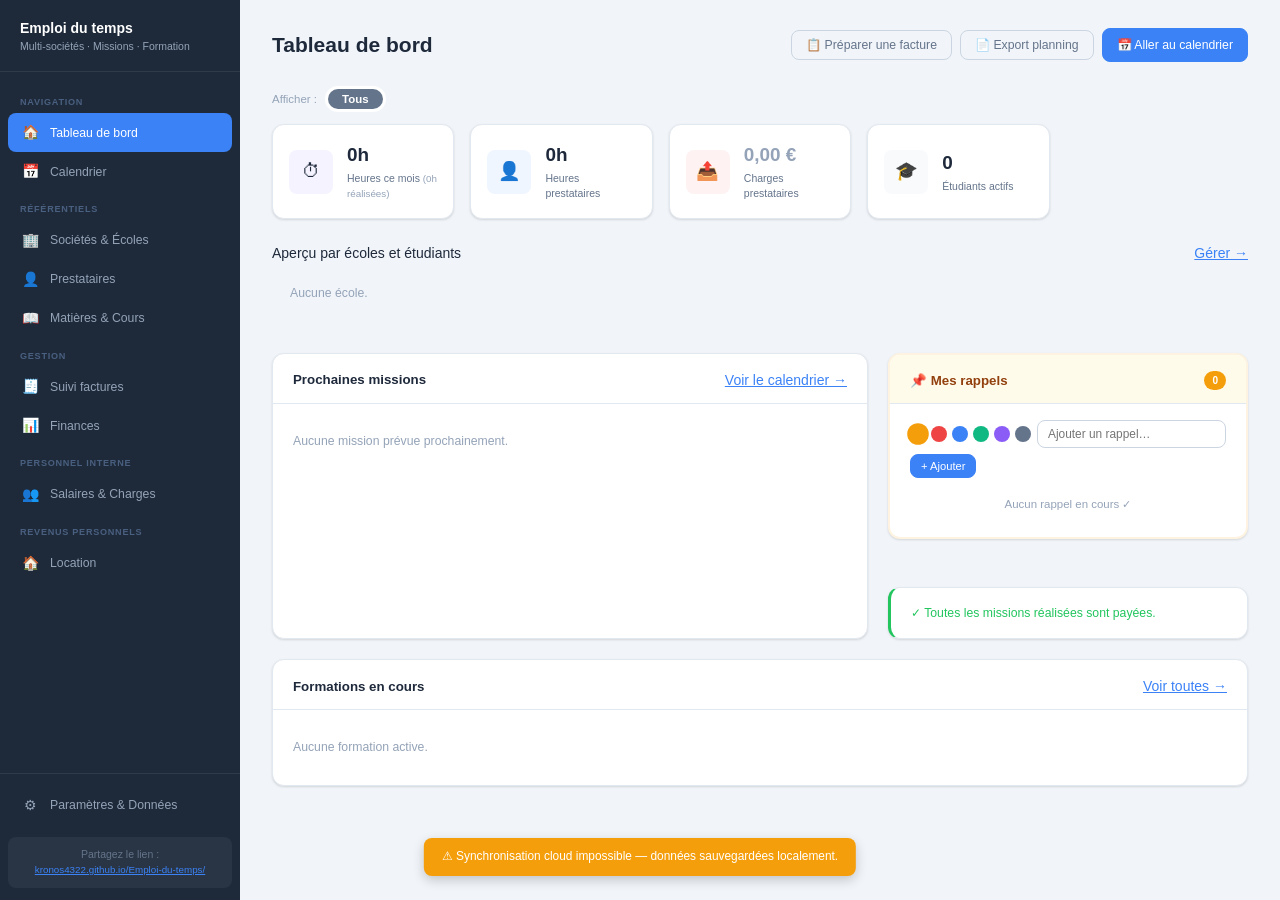
==== index.html @ 6ebfc3ce "feat(facturation): total des heures effectuées sur la facture Ajoute une ligne "Total heures effectu" ====
<!DOCTYPE html>
<html lang="fr">
<head>
  <meta charset="UTF-8">
  <meta name="viewport" content="width=device-width, initial-scale=1.0">
  <title>Tableau de bord — Emploi du temps</title>
  <link rel="stylesheet" href="css/style.css?v=202607021415">
  <link rel="manifest" href="manifest.json">
  <meta name="theme-color" content="#3b82f6">
  <meta name="mobile-web-app-capable" content="yes">
  <meta name="apple-mobile-web-app-capable" content="yes">
  <meta name="apple-mobile-web-app-status-bar-style" content="black-translucent">
  <meta name="apple-mobile-web-app-title" content="Planning">
  <link rel="apple-touch-icon" href="icons/icon.svg">
  <script>if('serviceWorker' in navigator) navigator.serviceWorker.register('sw.js');</script>
</head>
<body>
  <aside id="sidebar"></aside>
  <div id="app-main">
    <main id="main-content">

      <div class="page-header">
        <h1 class="page-title">Tableau de bord</h1>
        <div class="page-actions">
          <button class="btn btn-ghost" onclick="window._showInvoiceExport()">📋 Préparer une facture</button>
          <button class="btn btn-ghost" onclick="window._showPlanningExport()">📄 Export planning</button>
          <a class="btn btn-primary" href="calendrier.html">📅 Aller au calendrier</a>
        </div>
      </div>

      <!-- Switch pôle + KPIs -->
      <div style="margin-bottom:20px">
        <div style="display:flex;align-items:center;gap:8px;margin-bottom:12px">
          <span style="font-size:0.82rem;color:var(--text-muted)">Afficher :</span>
          <div id="pole-switch" style="display:flex;gap:4px;background:var(--surface);border-radius:20px;padding:3px"></div>
        </div>
        <div class="kpi-grid" id="kpi-grid"></div>
      </div>

      <!-- Aperçu par écoles et étudiants (collapsible) -->
      <details class="fin-section" style="margin-bottom:20px" open>
        <summary style="display:flex;justify-content:space-between;align-items:center">
          <span>Aperçu par écoles et étudiants</span>
          <a class="btn-link" href="ecoles.html" onclick="event.stopPropagation()">Gérer →</a>
        </summary>
        <div style="padding:0 18px 18px">
          <div class="dashboard-companies-grid" id="companies-overview">
            <p class="empty-state">Chargement…</p>
          </div>
        </div>
      </details>

      <!-- Prochaines missions + alertes -->
      <div class="dashboard-grid">
        <div class="card">
          <div class="card-header">
            <h2 class="card-title">Prochaines missions</h2>
            <a class="btn-link" href="calendrier.html">Voir le calendrier →</a>
          </div>
          <div class="card-body" id="upcoming-courses">
            <p class="empty-state">Chargement…</p>
          </div>
        </div>
        <div class="alerts-column">
          <div id="alert-memos"></div>
          <div id="alert-conflicts"></div>
          <div id="alert-reschedule"></div>
          <div id="alert-unpaid"></div>
        </div>
      </div>

      <div class="card" style="margin-top:20px">
        <div class="card-header">
          <h2 class="card-title">Formations en cours</h2>
          <a class="btn-link" href="formations.html">Voir toutes →</a>
        </div>
        <div class="card-body" id="active-formations">
          <p class="empty-state">Chargement…</p>
        </div>
      </div>

    </main>
  </div>

  <script src="js/utils.js?v=202607021415"></script>
  <script src="js/data.js?v=202607021415"></script>
  <script src="js/modals.js?v=202607021415"></script>
  <script src="js/nav.js?v=202607021415"></script>
  <script src="js/pages/dashboard.js?v=202607021415"></script>
</body>
</html>
---- css/style.css ----
/* ============================================================
   style.css — Styles complets de l'application
   ============================================================ */

/* ── Reset & Base ─────────────────────────────────────────── */

*, *::before, *::after { box-sizing: border-box; margin: 0; padding: 0; }

:root {
  --bg: #f1f5f9;
  --bg-card: #ffffff;
  --sidebar-bg: #1e2a3a;
  --sidebar-hover: #2d3e52;
  --sidebar-active: #3b82f6;
  --sidebar-text: #94a3b8;
  --sidebar-text-active: #ffffff;

  --primary: #3b82f6;
  --primary-dark: #2563eb;
  --primary-light: #eff6ff;
  --success: #22c55e;
  --success-light: #f0fdf4;
  --warning: #f59e0b;
  --warning-light: #fffbeb;
  --danger: #ef4444;
  --danger-light: #fef2f2;
  --teal: #14b8a6;
  --purple: #8b5cf6;
  --orange: #f97316;

  --surface: #ffffff;

  --text: #1e293b;
  --text-secondary: #64748b;
  --text-muted: #94a3b8;
  --border: #e2e8f0;
  --border-strong: #cbd5e1;

  --radius: 8px;
  --radius-lg: 12px;
  --shadow: 0 1px 3px rgba(0,0,0,0.08), 0 1px 2px rgba(0,0,0,0.06);
  --shadow-md: 0 4px 6px -1px rgba(0,0,0,0.1), 0 2px 4px -2px rgba(0,0,0,0.1);
  --shadow-lg: 0 10px 15px -3px rgba(0,0,0,0.1), 0 4px 6px -4px rgba(0,0,0,0.1);

  --sidebar-width: 240px;
  --topbar-height: 0px;
  --font: -apple-system, BlinkMacSystemFont, 'Segoe UI', Roboto, 'Helvetica Neue', Arial, sans-serif;
}

html { font-size: 14px; }

body {
  font-family: var(--font);
  background: var(--bg);
  color: var(--text);
  line-height: 1.5;
  overflow-x: hidden;
  min-height: 100vh;
  display: flex;
}

/* ── Sidebar ──────────────────────────────────────────────── */

#sidebar {
  width: var(--sidebar-width);
  min-height: 100vh;
  background: var(--sidebar-bg);
  display: flex;
  flex-direction: column;
  position: fixed;
  top: 0; left: 0; bottom: 0;
  z-index: 100;
  overflow-y: auto;
}

.sidebar-logo {
  padding: 20px 20px 16px;
  border-bottom: 1px solid rgba(255,255,255,0.08);
}

.sidebar-logo h1 {
  font-size: 1rem;
  font-weight: 700;
  color: #ffffff;
  line-height: 1.2;
}

.sidebar-logo p {
  font-size: 0.75rem;
  color: var(--sidebar-text);
  margin-top: 2px;
}

.sidebar-nav {
  padding: 12px 8px;
  flex: 1;
}

.nav-section-label {
  font-size: 0.65rem;
  font-weight: 600;
  letter-spacing: 0.08em;
  text-transform: uppercase;
  color: #4a6080;
  padding: 12px 12px 4px;
}

.nav-link {
  display: flex;
  align-items: center;
  gap: 10px;
  padding: 9px 12px;
  border-radius: var(--radius);
  color: var(--sidebar-text);
  text-decoration: none;
  font-size: 0.875rem;
  font-weight: 500;
  cursor: pointer;
  transition: background 0.15s, color 0.15s;
  user-select: none;
}

.nav-link:hover {
  background: var(--sidebar-hover);
  color: #e2e8f0;
}

.nav-link.active {
  background: var(--primary);
  color: var(--sidebar-text-active);
}

.nav-icon { font-size: 1rem; width: 20px; text-align: center; flex-shrink: 0; }

.sidebar-footer {
  padding: 12px 8px;
  border-top: 1px solid rgba(255,255,255,0.08);
}

/* ── Main content ─────────────────────────────────────────── */

#app-main {
  margin-left: var(--sidebar-width);
  flex: 1;
  min-height: 100vh;
  display: flex;
  flex-direction: column;
}

#main-content {
  padding: 28px 32px;
  flex: 1;
  max-width: 1400px;
  width: 100%;
}

/* ── Page header ─────────────────────────────────────────── */

.page-header {
  display: flex;
  align-items: center;
  justify-content: space-between;
  margin-bottom: 24px;
  gap: 12px;
}

.page-title {
  font-size: 1.5rem;
  font-weight: 700;
  color: var(--text);
}

.page-actions { display: flex; gap: 8px; align-items: center; }

/* ── Buttons ─────────────────────────────────────────────── */

.btn {
  display: inline-flex;
  align-items: center;
  gap: 6px;
  padding: 7px 14px;
  border: 1px solid transparent;
  border-radius: var(--radius);
  font-size: 0.875rem;
  font-weight: 500;
  cursor: pointer;
  transition: all 0.15s;
  white-space: nowrap;
  text-decoration: none;
  font-family: var(--font);
}

.btn-primary {
  background: var(--primary);
  color: white;
  border-color: var(--primary);
}
.btn-primary:hover { background: var(--primary-dark); border-color: var(--primary-dark); }

.btn-ghost {
  background: transparent;
  color: var(--text-secondary);
  border-color: var(--border-strong);
}
.btn-ghost:hover { background: var(--bg); color: var(--text); }

.btn-danger {
  background: var(--danger);
  color: white;
  border-color: var(--danger);
}
.btn-danger:hover { background: #dc2626; }

.btn-danger-text { color: var(--danger) !important; }
.btn-danger-text:hover { background: var(--danger-light) !important; border-color: var(--danger) !important; }

.btn-sm { padding: 5px 10px; font-size: 0.8rem; }
.btn-link { background: none; border: none; color: var(--primary); cursor: pointer; font-size: 0.8rem; font-family: var(--font); }
.btn-link:hover { text-decoration: underline; }
.btn-icon { padding: 7px 10px; font-size: 1.1rem; font-weight: 700; }
.btn-today { font-size: 0.8rem; }

.btn-icon-sm {
  background: none;
  border: none;
  cursor: pointer;
  padding: 4px 6px;
  border-radius: 4px;
  font-size: 0.85rem;
  color: var(--text-secondary);
  transition: background 0.12s;
}
.btn-icon-sm:hover { background: var(--border); }
.btn-icon-danger:hover { background: var(--danger-light); color: var(--danger); }

/* ── Cards ───────────────────────────────────────────────── */

.card {
  background: var(--bg-card);
  border-radius: var(--radius-lg);
  border: 1px solid var(--border);
  box-shadow: var(--shadow);
  overflow: hidden;
}

.card-header {
  display: flex;
  align-items: center;
  justify-content: space-between;
  padding: 16px 20px 12px;
  border-bottom: 1px solid var(--border);
}

.card-title { font-size: 0.95rem; font-weight: 600; color: var(--text); }

.card-body { padding: 16px 20px; }

.card-alert { border-left: 3px solid var(--warning); }
.card-success-light { border-left: 3px solid var(--success); }
.card-danger { border-top: 3px solid var(--danger); }

/* ── KPI Grid ────────────────────────────────────────────── */

.kpi-grid {
  display: grid;
  grid-template-columns: repeat(auto-fill, minmax(180px, 1fr));
  gap: 16px;
  margin-bottom: 24px;
}

.kpi-finance { grid-template-columns: repeat(auto-fill, minmax(200px, 1fr)); }

.kpi-card {
  background: var(--bg-card);
  border-radius: var(--radius-lg);
  border: 1px solid var(--border);
  box-shadow: var(--shadow);
  padding: 16px;
  display: flex;
  align-items: center;
  gap: 14px;
}

.kpi-large { padding: 20px; }

.kpi-icon {
  width: 44px; height: 44px;
  border-radius: var(--radius);
  display: flex; align-items: center; justify-content: center;
  font-size: 1.3rem;
  flex-shrink: 0;
}

.kpi-blue   { background: #eff6ff; }
.kpi-green  { background: #f0fdf4; }
.kpi-teal   { background: #f0fdfa; }
.kpi-purple { background: #f5f3ff; }
.kpi-orange { background: #fff7ed; }
.kpi-gray   { background: #f8fafc; }
.kpi-red    { background: #fef2f2; }

.kpi-content { min-width: 0; }
.kpi-value { font-size: 1.35rem; font-weight: 700; color: var(--text); white-space: nowrap; }
.kpi-large .kpi-value { font-size: 1.6rem; }
.kpi-label { font-size: 0.75rem; color: var(--text-secondary); margin-top: 1px; }

.kpi-positive .kpi-value { color: var(--success); }
.kpi-negative .kpi-value { color: var(--danger); }
.kpi-alert-card { border-left: 3px solid var(--warning); }
.kpi-success-card { border-left: 3px solid var(--success); }

/* ── Dashboard layout ────────────────────────────────────── */

.dashboard-grid {
  display: grid;
  grid-template-columns: 1fr 360px;
  gap: 20px;
}

.alerts-column { display: flex; flex-direction: column; gap: 16px; }

.course-row {
  display: flex;
  flex-direction: column;
  gap: 4px;
  padding: 10px 12px;
  border-radius: var(--radius);
  margin-bottom: 8px;
  cursor: pointer;
  transition: opacity 0.12s;
}
.course-row:last-child { margin-bottom: 0; }
.course-row:hover { opacity: 0.85; }

.course-row-main { display: flex; justify-content: space-between; align-items: baseline; gap: 8px; }
.course-row-title { font-weight: 600; font-size: 0.875rem; }
.course-row-time { font-size: 0.8rem; color: inherit; opacity: 0.85; white-space: nowrap; }

.course-row-meta { display: flex; align-items: center; gap: 8px; flex-wrap: wrap; }
.course-row-date { font-size: 0.8rem; font-weight: 500; }
.course-row-location { font-size: 0.78rem; opacity: 0.8; }

.course-school-badge {
  font-size: 0.7rem;
  padding: 2px 6px;
  border-radius: 10px;
  font-weight: 600;
}

.course-row-compact {
  display: flex;
  align-items: center;
  gap: 8px;
  padding: 7px 0;
  border-bottom: 1px solid var(--border);
  cursor: pointer;
}
.course-row-compact:last-child { border-bottom: none; }
.course-row-compact:hover { background: var(--bg); margin: 0 -4px; padding: 7px 4px; border-radius: 4px; }

.course-dot { width: 8px; height: 8px; border-radius: 50%; flex-shrink: 0; }
.course-compact-title { flex: 1; font-size: 0.85rem; font-weight: 500; }
.course-compact-date { font-size: 0.78rem; color: var(--text-secondary); }
.course-compact-amount { font-size: 0.8rem; font-weight: 600; color: var(--success); }

.success-message { color: var(--success); font-size: 0.875rem; font-weight: 500; }

/* ── Badges ──────────────────────────────────────────────── */

.badge {
  display: inline-flex;
  align-items: center;
  padding: 2px 8px;
  border-radius: 10px;
  font-size: 0.72rem;
  font-weight: 600;
  white-space: nowrap;
}

.badge-sm { padding: 1px 5px; font-size: 0.68rem; }

.badge-planned   { background: #eff6ff; color: var(--primary); }
.badge-done      { background: #f0fdf4; color: #16a34a; }
.badge-cancelled { background: #f1f5f9; color: var(--text-muted); text-decoration: line-through; }
.badge-warning   { background: var(--warning-light); color: #b45309; }
.badge-danger    { background: var(--danger-light); color: var(--danger); }
.badge-success   { background: #f0fdf4; color: #16a34a; }
.badge-invoiced  { background: #f5f3ff; color: var(--purple); }
.badge-inactive  { background: #f1f5f9; color: var(--text-muted); }
.badge-visio     { background: #f0fdfa; color: #0f766e; }
.badge-recurring { background: #eff6ff; color: var(--primary); }

/* ── Forms ───────────────────────────────────────────────── */

.form-grid {
  display: grid;
  grid-template-columns: 1fr 1fr;
  gap: 14px;
}

.form-group { display: flex; flex-direction: column; gap: 5px; }
.form-col-2 { grid-column: span 2; }

label {
  font-size: 0.8rem;
  font-weight: 600;
  color: var(--text-secondary);
}

.form-input {
  padding: 8px 10px;
  border: 1px solid var(--border-strong);
  border-radius: var(--radius);
  font-size: 0.875rem;
  font-family: var(--font);
  color: var(--text);
  background: white;
  transition: border-color 0.15s, box-shadow 0.15s;
  width: 100%;
}

.form-input:focus {
  outline: none;
  border-color: var(--primary);
  box-shadow: 0 0 0 3px rgba(59,130,246,0.15);
}

.form-textarea {
  resize: vertical;
  min-height: 64px;
}

.form-section-title {
  font-size: 0.8rem;
  font-weight: 700;
  color: var(--text-secondary);
  text-transform: uppercase;
  letter-spacing: 0.06em;
  padding-top: 8px;
  border-top: 1px solid var(--border);
}

/* Color picker */
.color-picker-row { display: flex; align-items: center; gap: 10px; flex-wrap: wrap; }
.color-swatches { display: flex; flex-wrap: wrap; gap: 6px; }
.color-swatch {
  width: 24px; height: 24px;
  border-radius: 50%;
  border: 2px solid transparent;
  cursor: pointer;
  transition: transform 0.12s, border-color 0.12s;
}
.color-swatch:hover { transform: scale(1.15); }
.color-swatch.selected { border-color: white; box-shadow: 0 0 0 2px var(--primary); transform: scale(1.1); }
.color-input { width: 44px; height: 34px; padding: 2px; cursor: pointer; }

/* Revenue preview */
.revenue-preview {
  display: flex;
  flex-wrap: wrap;
  gap: 16px;
  padding: 10px 12px;
  background: #f8fafc;
  border-radius: var(--radius);
  border: 1px solid var(--border);
  margin-top: 4px;
  font-size: 0.85rem;
}
.preview-item { color: var(--text); }
.preview-margin { color: var(--success); font-weight: 700; }

/* ── Filters bar ──────────────────────────────────────────── */

.filters-bar {
  display: flex;
  flex-wrap: wrap;
  gap: 8px;
  margin-bottom: 16px;
  align-items: center;
}

.filter-search { min-width: 200px; flex: 1; max-width: 280px; }
.filter-select { min-width: 140px; }

/* ── Tables ──────────────────────────────────────────────── */

.table-wrapper, .report-table-wrapper {
  background: var(--bg-card);
  border-radius: var(--radius-lg);
  border: 1px solid var(--border);
  box-shadow: var(--shadow);
  overflow-x: auto;
}

.data-table {
  width: 100%;
  border-collapse: collapse;
  font-size: 0.85rem;
}

.data-table th {
  padding: 10px 12px;
  text-align: left;
  font-weight: 600;
  font-size: 0.78rem;
  color: var(--text-secondary);
  background: #f8fafc;
  border-bottom: 1px solid var(--border);
  white-space: nowrap;
}

.data-table td {
  padding: 10px 12px;
  border-bottom: 1px solid var(--border);
  vertical-align: middle;
}

.data-table tr:last-child td { border-bottom: none; }

.table-row { cursor: pointer; transition: background 0.1s; }
.table-row:hover td { background: #f8fafc; }
.row-cancelled td { opacity: 0.6; }

.cell-date { white-space: nowrap; color: var(--text-secondary); }
.cell-time { white-space: nowrap; font-variant-numeric: tabular-nums; }
.cell-center { text-align: center; }
.cell-money { text-align: right; font-variant-numeric: tabular-nums; font-weight: 500; white-space: nowrap; }
.cell-cost { color: var(--danger); }
.cell-subtitle { font-size: 0.75rem; color: var(--text-muted); margin-top: 1px; }
.cell-actions { text-align: right; white-space: nowrap; }
.cell-provider { color: var(--text-secondary); }

.title-with-dot { display: flex; align-items: center; gap: 6px; flex-wrap: wrap; }
.school-dot { width: 8px; height: 8px; border-radius: 50%; flex-shrink: 0; }

.school-tag {
  display: inline-flex;
  padding: 2px 8px;
  border-radius: 10px;
  font-size: 0.72rem;
  font-weight: 600;
}

.table-total td { background: #f8fafc; font-weight: 600; border-top: 2px solid var(--border-strong); }

.list-summary {
  display: flex;
  gap: 10px;
  font-size: 0.82rem;
  color: var(--text-secondary);
  margin-bottom: 12px;
  padding: 0 2px;
}

.empty-state { color: var(--text-muted); font-size: 0.875rem; padding: 12px 0; }
.empty-state-cell { text-align: center; padding: 32px; color: var(--text-muted); }

/* ── Calendar ─────────────────────────────────────────────── */

.calendar-toolbar {
  display: flex;
  align-items: center;
  justify-content: space-between;
  margin-bottom: 16px;
  gap: 12px;
  flex-wrap: wrap;
}

.cal-nav { display: flex; align-items: center; gap: 4px; }
.cal-title { font-weight: 600; font-size: 0.95rem; color: var(--text); flex: 1; text-align: center; }
.cal-view-switcher { display: flex; gap: 4px; }

/* Week view */
.week-view {
  background: var(--bg-card);
  border-radius: var(--radius-lg);
  border: 1px solid var(--border);
  box-shadow: var(--shadow);
  overflow: hidden;
  display: flex;
  flex-direction: column;
}

.week-header {
  display: grid;
  grid-template-columns: 52px repeat(7, 1fr);
  border-bottom: 2px solid var(--border);
  background: #f8fafc;
  position: sticky;
  top: 0;
  z-index: 10;
}

.week-time-gutter { border-right: 1px solid var(--border); }

.week-day-header {
  display: flex;
  flex-direction: column;
  align-items: center;
  padding: 8px 4px;
  border-right: 1px solid var(--border);
  font-size: 0.8rem;
  color: var(--text-secondary);
}
.week-day-header:last-child { border-right: none; }
.week-day-header.today { background: #eff6ff; }
.week-day-name { font-weight: 500; font-size: 0.72rem; text-transform: uppercase; letter-spacing: 0.04em; }
.week-day-num {
  width: 28px; height: 28px;
  display: flex; align-items: center; justify-content: center;
  border-radius: 50%;
  font-size: 0.9rem;
  font-weight: 600;
  cursor: pointer;
  margin-top: 2px;
  transition: background 0.12s;
}
.week-day-num:hover { background: var(--bg); }
.today-circle { background: var(--primary); color: white; }
.today-circle:hover { background: var(--primary-dark); }

.week-body {
  display: grid;
  grid-template-columns: 52px 1fr;
  height: 600px;
  overflow-y: auto;
  overflow-x: hidden;
}

.week-time-col {
  position: relative;
  border-right: 1px solid var(--border);
  background: #fafafa;
}

.hour-line {
  position: absolute;
  width: 100%;
  display: flex;
  align-items: flex-start;
}

.hour-label {
  font-size: 0.68rem;
  color: var(--text-muted);
  padding: 0 4px;
  user-select: none;
  margin-top: -8px;
  white-space: nowrap;
}

.week-days-grid {
  display: grid;
  grid-template-columns: repeat(7, 1fr);
  position: relative;
  height: 900px; /* 15h × 60px */
  background: repeating-linear-gradient(
    to bottom,
    transparent 0px,
    transparent 59px,
    var(--border) 59px,
    var(--border) 60px
  );
}

.week-day-col {
  border-right: 1px solid var(--border);
  position: relative;
  cursor: pointer;
}
.week-day-col:last-child { border-right: none; }
.week-day-col:hover { background: rgba(59,130,246,0.02); }

/* Day view */
.day-view {
  background: var(--bg-card);
  border-radius: var(--radius-lg);
  border: 1px solid var(--border);
  box-shadow: var(--shadow);
  overflow: hidden;
}

.day-body {
  display: grid;
  grid-template-columns: 52px 1fr;
  height: 650px;
  overflow-y: auto;
  cursor: pointer;
}

.day-time-col {
  position: relative;
  border-right: 1px solid var(--border);
  background: #fafafa;
  height: 900px;
}

.day-events-col {
  height: 900px;
  background: repeating-linear-gradient(
    to bottom,
    transparent 0px,
    transparent 59px,
    var(--border) 59px,
    var(--border) 60px
  );
}

/* Course block in calendar */
.course-block {
  position: absolute;
  left: 2px;
  right: 2px;
  border-radius: 4px;
  padding: 3px 5px;
  overflow: hidden;
  cursor: pointer;
  transition: opacity 0.12s, transform 0.12s;
  z-index: 2;
  min-height: 20px;
}

.course-block:hover { opacity: 0.88; transform: scaleX(0.98); }

.block-title {
  font-size: 0.72rem;
  font-weight: 600;
  line-height: 1.3;
  overflow: hidden;
  display: -webkit-box;
  -webkit-line-clamp: 2;
  -webkit-box-orient: vertical;
}

.block-time { font-size: 0.65rem; opacity: 0.9; margin-top: 1px; }
.block-badge { font-size: 0.6rem; background: rgba(255,255,255,0.3); border-radius: 3px; padding: 0 3px; margin-top: 2px; display: inline-block; }
.block-status-icon { margin-right: 2px; }

/* Now line */
.now-line {
  position: absolute;
  height: 2px;
  background: var(--danger);
  z-index: 5;
}
.now-line::before {
  content: '';
  position: absolute;
  left: -4px;
  top: -4px;
  width: 10px; height: 10px;
  border-radius: 50%;
  background: var(--danger);
}

/* Month view */
.month-view {
  background: var(--bg-card);
  border-radius: var(--radius-lg);
  border: 1px solid var(--border);
  box-shadow: var(--shadow);
  overflow: hidden;
}

.month-header {
  display: grid;
  grid-template-columns: repeat(7, 1fr);
  background: #f8fafc;
  border-bottom: 2px solid var(--border);
}

.month-day-name {
  text-align: center;
  padding: 10px 4px;
  font-size: 0.75rem;
  font-weight: 600;
  color: var(--text-secondary);
  text-transform: uppercase;
  letter-spacing: 0.04em;
}

.month-grid {
  display: grid;
  grid-template-columns: repeat(7, 1fr);
}

.month-cell {
  min-height: 120px;
  border-right: 1px solid var(--border);
  border-bottom: 1px solid var(--border);
  padding: 6px;
  cursor: pointer;
  transition: background 0.1s;
  overflow: hidden;
}
.month-cell:nth-child(7n) { border-right: none; }
.month-cell:hover { background: #f8fafc; }

.month-cell.other-month { background: #fafafa; }
.month-cell.other-month .month-day-num { color: var(--text-muted); }

.month-cell.today { background: #eff6ff; }

.month-cell-header {
  display: flex;
  align-items: center;
  justify-content: space-between;
  margin-bottom: 4px;
}

.month-day-num {
  width: 24px; height: 24px;
  display: flex; align-items: center; justify-content: center;
  border-radius: 50%;
  font-size: 0.8rem;
  font-weight: 600;
  color: var(--text);
}

.month-cell.today .today-circle { background: var(--primary); color: white; }

.month-day-count {
  font-size: 0.68rem;
  background: var(--bg);
  color: var(--text-secondary);
  padding: 1px 5px;
  border-radius: 8px;
  font-weight: 500;
}

.month-event {
  font-size: 0.7rem;
  font-weight: 500;
  padding: 2px 5px;
  border-radius: 3px;
  margin-bottom: 2px;
  cursor: pointer;
  white-space: nowrap;
  overflow: hidden;
  text-overflow: ellipsis;
  transition: opacity 0.1s;
}
.month-event:hover { opacity: 0.8; }

.month-more {
  font-size: 0.69rem;
  color: var(--primary);
  padding: 1px 4px;
  font-weight: 600;
  cursor: pointer;
  border-radius: 4px;
  background: var(--primary)18;
}
.month-more:hover { background: var(--primary)30; }

/* ── Schools ─────────────────────────────────────────────── */

.cards-grid {
  display: flex;
  flex-direction: column;
  gap: 40px;
}

.section-block { display: flex; flex-direction: column; gap: 16px; }
.section-block-header {
  display: flex;
  align-items: center;
  justify-content: space-between;
  border-bottom: 2px solid var(--border);
  padding-bottom: 10px;
}
.section-block-title { font-size: 1.1rem; font-weight: 700; color: var(--text); margin: 0; }
.cards-grid-inner {
  display: grid;
  grid-template-columns: repeat(auto-fill, minmax(320px, 1fr));
  gap: 20px;
}
.empty-state-inline { font-size: 0.9rem; color: var(--text-muted); }
.btn-link { background: none; border: none; color: var(--primary); cursor: pointer; text-decoration: underline; font-size: inherit; padding: 0; }

/* Subsections hiérarchiques (ecoles.js) */
.subsection-block { background: var(--surface); border-radius: var(--radius); padding: 14px 16px; display: flex; flex-direction: column; gap: 10px; }
.subsection-header { display: flex; align-items: center; justify-content: space-between; margin-bottom: 4px; }
.subsection-title { font-size: 0.9rem; font-weight: 600; color: var(--text-muted); }
.empty-state-sm { font-size: 0.82rem; color: var(--text-muted); margin: 0; font-style: italic; }
.btn-xs { padding: 2px 8px; font-size: 0.75rem; }

.school-card {
  background: var(--bg-card);
  border-radius: var(--radius-lg);
  border: 1px solid var(--border);
  box-shadow: var(--shadow);
  overflow: hidden;
  cursor: pointer;
  transition: box-shadow 0.15s, transform 0.15s;
}
.school-card:hover { box-shadow: var(--shadow-md); transform: translateY(-1px); }

.school-card-header {
  display: flex;
  align-items: center;
  gap: 12px;
  padding: 16px 20px;
}

.school-color-dot {
  width: 14px; height: 14px;
  border-radius: 50%;
  flex-shrink: 0;
}

.school-card-title { flex: 1; }
.school-card-title h3 { font-size: 1rem; font-weight: 700; }
.school-contact { font-size: 0.8rem; opacity: 0.8; }

.btn-edit-school {
  background: rgba(255,255,255,0.2);
  border: none;
  cursor: pointer;
  padding: 5px 8px;
  border-radius: 6px;
  font-size: 0.9rem;
  transition: background 0.12s;
}
.btn-edit-school:hover { background: rgba(255,255,255,0.35); }

.school-card-body { padding: 16px 20px; }

.school-info-row {
  font-size: 0.82rem;
  color: var(--text-secondary);
  margin-bottom: 6px;
}
.school-notes { font-style: italic; }

.school-stats {
  display: grid;
  grid-template-columns: repeat(4, 1fr);
  gap: 12px;
  margin-top: 16px;
  padding-top: 12px;
  border-top: 1px solid var(--border);
}

.school-stat { text-align: center; }
.school-stat-value { font-size: 0.95rem; font-weight: 700; color: var(--text); }
.school-stat-label { font-size: 0.7rem; color: var(--text-muted); margin-top: 2px; }

/* ── Providers ───────────────────────────────────────────── */

.providers-list { display: flex; flex-direction: column; gap: 16px; }

.provider-card {
  background: var(--bg-card);
  border-radius: var(--radius-lg);
  border: 1px solid var(--border);
  box-shadow: var(--shadow);
  display: flex;
  align-items: stretch;
  overflow: hidden;
  transition: box-shadow 0.15s;
}
.provider-card:hover { box-shadow: var(--shadow-md); }
.provider-inactive { opacity: 0.65; }

.provider-card-left {
  width: 60px;
  background: linear-gradient(135deg, var(--primary) 0%, var(--purple) 100%);
  display: flex; align-items: center; justify-content: center;
  flex-shrink: 0;
}

.provider-avatar {
  width: 36px; height: 36px;
  background: rgba(255,255,255,0.25);
  border-radius: 50%;
  display: flex; align-items: center; justify-content: center;
  font-size: 0.75rem;
  font-weight: 700;
  color: white;
  text-transform: uppercase;
}

.provider-card-main { flex: 1; padding: 16px 20px; }

.provider-card-header { display: flex; justify-content: space-between; align-items: flex-start; gap: 12px; margin-bottom: 8px; }

.provider-name { font-size: 1rem; font-weight: 700; margin-bottom: 4px; }

.provider-meta { display: flex; flex-wrap: wrap; gap: 6px; align-items: center; }
.provider-structure { font-size: 0.8rem; color: var(--text-secondary); }
.provider-subject { font-size: 0.8rem; background: var(--primary-light); color: var(--primary); padding: 1px 7px; border-radius: 10px; font-weight: 500; }

.provider-rate-badge {
  display: flex;
  flex-direction: column;
  align-items: flex-end;
  flex-shrink: 0;
}
.rate-label { font-size: 0.7rem; color: var(--text-muted); }
.rate-value { font-size: 1rem; font-weight: 700; color: var(--text); }

.provider-contact { display: flex; gap: 16px; font-size: 0.8rem; color: var(--text-secondary); margin-bottom: 6px; }
.provider-notes { font-size: 0.82rem; color: var(--text-secondary); font-style: italic; margin-bottom: 8px; }

.provider-stats {
  display: flex;
  gap: 20px;
  flex-wrap: wrap;
  margin-top: 12px;
  padding-top: 12px;
  border-top: 1px solid var(--border);
}

.provider-stat { text-align: center; }
.provider-stat-value { font-size: 0.9rem; font-weight: 700; color: var(--text); }
.provider-stat-label { font-size: 0.7rem; color: var(--text-muted); }
.provider-stat.highlight .provider-stat-value { color: var(--danger); }

.provider-card-actions {
  display: flex;
  flex-direction: column;
  justify-content: center;
  padding: 16px;
  flex-shrink: 0;
}

/* ── Finances ────────────────────────────────────────────── */

.report-title {
  font-size: 1.1rem;
  font-weight: 700;
  margin-bottom: 20px;
  color: var(--text-secondary);
}

.report-section { margin-bottom: 28px; }
.section-title { font-size: 0.9rem; font-weight: 700; margin-bottom: 12px; color: var(--text); }

.progress-bar-wrapper {
  display: flex;
  align-items: center;
  gap: 8px;
  min-width: 120px;
}
.progress-bar {
  height: 6px;
  border-radius: 3px;
  min-width: 2px;
  transition: width 0.3s;
}
.progress-label { font-size: 0.78rem; color: var(--text-secondary); white-space: nowrap; }

.cancelled-list { display: flex; flex-direction: column; gap: 6px; }
.cancelled-row {
  display: flex;
  gap: 16px;
  font-size: 0.85rem;
  color: var(--text-secondary);
  padding: 6px 0;
  border-bottom: 1px solid var(--border);
  cursor: pointer;
}
.cancelled-row:hover { color: var(--text); }

/* ── Settings ────────────────────────────────────────────── */

.settings-grid { display: flex; flex-direction: column; gap: 20px; max-width: 640px; }

.settings-description { font-size: 0.875rem; color: var(--text-secondary); margin-bottom: 14px; line-height: 1.6; }
.danger-text { color: var(--danger); }

.settings-actions { display: flex; flex-wrap: wrap; gap: 8px; }

.info-grid { display: grid; grid-template-columns: repeat(2, 1fr); gap: 12px; }
.info-item { display: flex; flex-direction: column; gap: 3px; }
.info-label { font-size: 0.75rem; color: var(--text-muted); font-weight: 600; text-transform: uppercase; letter-spacing: 0.05em; }
.info-value { font-size: 1.1rem; font-weight: 700; color: var(--text); }

/* ── Modals ──────────────────────────────────────────────── */

.modal-overlay {
  position: fixed;
  inset: 0;
  background: rgba(15,23,42,0.55);
  z-index: 1000;
  display: flex;
  align-items: flex-start;
  justify-content: center;
  padding: 40px 20px;
  overflow-y: auto;
  backdrop-filter: blur(2px);
}

.modal-box {
  background: var(--bg-card);
  border-radius: var(--radius-lg);
  box-shadow: var(--shadow-lg);
  width: 100%;
  max-width: 640px;
  overflow: hidden;
  animation: modal-in 0.18s ease-out;
}

@keyframes modal-in {
  from { opacity: 0; transform: translateY(-10px) scale(0.98); }
  to   { opacity: 1; transform: translateY(0) scale(1); }
}

.modal-header {
  display: flex;
  align-items: center;
  justify-content: space-between;
  padding: 16px 20px;
  border-bottom: 1px solid var(--border);
  background: #f8fafc;
}

.modal-header h3 { font-size: 1rem; font-weight: 700; }

.modal-close {
  background: none;
  border: none;
  cursor: pointer;
  font-size: 1rem;
  color: var(--text-muted);
  padding: 4px 6px;
  border-radius: 4px;
  line-height: 1;
}
.modal-close:hover { background: var(--border); color: var(--text); }

.modal-body { padding: 20px; }
.modal-body-scroll { max-height: 60vh; overflow-y: auto; }

.modal-footer {
  display: flex;
  align-items: center;
  gap: 8px;
  padding: 14px 20px;
  border-top: 1px solid var(--border);
  background: #f8fafc;
}

.confirm-message { font-size: 0.9rem; color: var(--text); line-height: 1.6; }

/* ── Toast notifications ─────────────────────────────────── */

.toast-notification {
  position: fixed;
  bottom: 24px;
  right: 24px;
  padding: 12px 18px;
  border-radius: var(--radius);
  font-size: 0.875rem;
  font-weight: 500;
  z-index: 2000;
  box-shadow: var(--shadow-lg);
  transform: translateY(12px);
  opacity: 0;
  transition: all 0.25s ease;
  max-width: 360px;
}

.toast-visible { transform: translateY(0); opacity: 1; }

.toast-success { background: #1a2e1a; color: #86efac; border-left: 4px solid var(--success); }
.toast-error   { background: #2e1a1a; color: #fca5a5; border-left: 4px solid var(--danger); }
.toast-info    { background: #1a1f2e; color: #93c5fd; border-left: 4px solid var(--primary); }

/* ── Empty pages ─────────────────────────────────────────── */

.empty-page {
  display: flex;
  flex-direction: column;
  align-items: center;
  justify-content: center;
  text-align: center;
  padding: 80px 40px;
  color: var(--text-secondary);
}

.empty-icon { font-size: 3rem; margin-bottom: 16px; }
.empty-page h2 { font-size: 1.2rem; font-weight: 700; color: var(--text); margin-bottom: 8px; }
.empty-page p { font-size: 0.9rem; margin-bottom: 20px; max-width: 360px; line-height: 1.6; }

/* ── Print styles ─────────────────────────────────────────── */

@media print {
  #sidebar, .page-header .page-actions, .filters-bar, .btn, button { display: none !important; }
  #app-main { margin-left: 0; }
  #main-content { padding: 0; }
  .table-wrapper, .report-table-wrapper { box-shadow: none; border: 1px solid #ccc; }
  .kpi-card { break-inside: avoid; }
  body { background: white; font-size: 12px; }
}

/* ── Nouveaux composants v3 ──────────────────────────────── */

/* Company type badge */
.company-type-badge {
  display: inline-block;
  padding: 2px 8px;
  border-radius: 20px;
  font-size: 0.7rem;
  font-weight: 600;
  text-transform: uppercase;
  letter-spacing: 0.04em;
  background: var(--bg);
  color: var(--text-secondary);
  border: 1px solid var(--border);
}

/* Provider links list */
.provider-links-list { margin-top: 8px; }
.provider-link-row {
  display: flex;
  align-items: center;
  gap: 8px;
  padding: 6px 0;
  border-bottom: 1px solid var(--border);
  font-size: 0.85rem;
}
.provider-link-company { flex: 1; font-weight: 500; }
.provider-link-rate { color: var(--text-secondary); font-weight: 600; }
.form-section-divider {
  display: flex;
  align-items: center;
  justify-content: space-between;
  margin: 16px 0 8px;
  padding-top: 16px;
  border-top: 1px solid var(--border);
}
.form-section-divider .form-section-title { margin: 0; }

/* Checkboxes in forms */
.form-checks { display: flex; flex-direction: column; gap: 6px; margin-top: 4px; }
.form-check {
  display: flex;
  align-items: center;
  gap: 8px;
  font-size: 0.875rem;
  cursor: pointer;
}
.form-check input[type="checkbox"] { width: 14px; height: 14px; cursor: pointer; }

/* Empty state small */
.empty-state-sm {
  font-size: 0.8rem;
  color: var(--text-muted);
  font-style: italic;
  padding: 8px 0;
}

/* Mission type pill */
.mission-type-pill {
  display: inline-flex;
  align-items: center;
  gap: 4px;
  padding: 2px 8px;
  border-radius: 20px;
  font-size: 0.72rem;
  font-weight: 600;
  background: var(--primary-light);
  color: var(--primary);
}

/* Conflict alert */
.conflict-alert {
  background: var(--danger-light);
  border: 1px solid #fca5a5;
  border-radius: var(--radius);
  padding: 12px 16px;
  margin-bottom: 8px;
  font-size: 0.85rem;
}
.conflict-alert-title {
  font-weight: 600;
  color: var(--danger);
  margin-bottom: 4px;
}
.conflict-alert-body { color: var(--text-secondary); }

/* Calendar filter bar */
.calendar-filters {
  display: flex;
  gap: 8px;
  flex-wrap: wrap;
  align-items: center;
  padding: 8px 0;
  margin-bottom: 8px;
}
.calendar-filters .filter-label {
  font-size: 0.75rem;
  color: var(--text-secondary);
  font-weight: 600;
}
.calendar-filters .form-input {
  height: 32px;
  padding: 4px 8px;
  font-size: 0.82rem;
  min-width: 140px;
}

/* Billing page */
.billing-summary-grid {
  display: grid;
  grid-template-columns: repeat(auto-fill, minmax(240px, 1fr));
  gap: 16px;
  margin-bottom: 24px;
}
.billing-provider-card {
  background: var(--bg-card);
  border: 1px solid var(--border);
  border-radius: var(--radius-lg);
  padding: 16px;
  box-shadow: var(--shadow);
}
.billing-provider-header {
  display: flex;
  align-items: center;
  justify-content: space-between;
  margin-bottom: 12px;
}
.billing-provider-name { font-weight: 700; color: var(--text); font-size: 0.95rem; }
.billing-provider-company { font-size: 0.75rem; color: var(--text-muted); }
.billing-row {
  display: flex;
  justify-content: space-between;
  font-size: 0.82rem;
  padding: 3px 0;
  color: var(--text-secondary);
}
.billing-row strong { color: var(--text); }
.billing-total-row {
  display: flex;
  justify-content: space-between;
  font-size: 0.9rem;
  font-weight: 700;
  padding: 8px 0 0;
  margin-top: 8px;
  border-top: 1px solid var(--border);
  color: var(--text);
}

/* Formation progress bar */
.formation-progress {
  margin-top: 8px;
}
.formation-progress-label {
  display: flex;
  justify-content: space-between;
  font-size: 0.75rem;
  color: var(--text-secondary);
  margin-bottom: 4px;
}
.formation-progress-bar-bg {
  height: 6px;
  background: var(--bg);
  border-radius: 3px;
  overflow: hidden;
}
.formation-progress-bar-fill {
  height: 100%;
  border-radius: 3px;
  background: var(--primary);
  transition: width 0.3s ease;
}

/* Student card */
.student-card {
  background: var(--bg-card);
  border: 1px solid var(--border);
  border-radius: var(--radius-lg);
  padding: 16px;
  box-shadow: var(--shadow);
  display: flex;
  align-items: flex-start;
  gap: 14px;
  cursor: pointer;
  transition: box-shadow 0.2s;
}
.student-card:hover { box-shadow: var(--shadow-md); }
.student-avatar {
  width: 44px; height: 44px;
  border-radius: 50%;
  background: var(--primary);
  color: #fff;
  display: flex; align-items: center; justify-content: center;
  font-weight: 700; font-size: 1rem;
  flex-shrink: 0;
}
.student-info { flex: 1; }
.student-name { font-weight: 700; font-size: 0.95rem; margin-bottom: 4px; }
.student-meta { font-size: 0.8rem; color: var(--text-secondary); }
.student-formations { margin-top: 6px; display: flex; flex-wrap: wrap; gap: 4px; }
.student-formation-tag {
  font-size: 0.7rem;
  background: var(--primary-light);
  color: var(--primary);
  border-radius: 20px;
  padding: 2px 8px;
  font-weight: 500;
}

/* Formation card */
.formation-card {
  background: var(--bg-card);
  border: 1px solid var(--border);
  border-radius: var(--radius-lg);
  box-shadow: var(--shadow);
  overflow: hidden;
  cursor: pointer;
  transition: box-shadow 0.2s;
}
.formation-card:hover { box-shadow: var(--shadow-md); }
.formation-card-header {
  padding: 16px;
  border-bottom: 1px solid var(--border);
  display: flex;
  align-items: flex-start;
  justify-content: space-between;
  gap: 8px;
}
.formation-card-title { font-weight: 700; font-size: 0.95rem; color: var(--text); }
.formation-card-company { font-size: 0.75rem; color: var(--text-secondary); margin-top: 2px; }
.formation-card-body { padding: 14px 16px; }
.formation-stats { display: flex; gap: 16px; flex-wrap: wrap; margin-top: 8px; }
.formation-stat { text-align: center; }
.formation-stat-value { font-size: 1.1rem; font-weight: 700; color: var(--text); }
.formation-stat-label { font-size: 0.7rem; color: var(--text-secondary); }

/* Multi-company filter display in calendar */
.company-filter-chips {
  display: flex;
  gap: 6px;
  flex-wrap: wrap;
  align-items: center;
}
.company-chip {
  display: inline-flex;
  align-items: center;
  gap: 6px;
  padding: 3px 10px;
  border-radius: 20px;
  font-size: 0.75rem;
  font-weight: 600;
  cursor: pointer;
  border: 2px solid transparent;
  transition: all 0.15s;
}
.company-chip.active { border-color: currentColor; }
.company-chip-dot { width: 8px; height: 8px; border-radius: 50%; }

/* Conflict indicator on calendar block */
.block-conflict {
  position: absolute;
  top: 2px;
  right: 4px;
  font-size: 0.65rem;
  background: var(--danger);
  color: #fff;
  border-radius: 3px;
  padding: 1px 3px;
  font-weight: 700;
}

/* Dashboard enriched */
.dashboard-companies-grid {
  display: grid;
  grid-template-columns: repeat(auto-fill, minmax(200px, 1fr));
  gap: 12px;
  margin-top: 8px;
}
.company-mini-card {
  border-radius: var(--radius);
  padding: 12px;
  display: flex;
  flex-direction: column;
  gap: 6px;
}
.company-mini-name { font-weight: 700; font-size: 0.85rem; }
.company-mini-stats { font-size: 0.75rem; color: rgba(0,0,0,0.6); }
.company-mini-stat { display: flex; justify-content: space-between; }

/* Scrollbar styling ───────────────────────────────────── */

::-webkit-scrollbar { width: 6px; height: 6px; }
::-webkit-scrollbar-track { background: transparent; }
::-webkit-scrollbar-thumb { background: var(--border-strong); border-radius: 3px; }
::-webkit-scrollbar-thumb:hover { background: var(--text-muted); }

/* ── Responsive minimal ──────────────────────────────────── */

@media (max-width: 900px) {
  :root { --sidebar-width: 200px; }
  .dashboard-grid { grid-template-columns: 1fr; }
  #main-content { padding: 20px 16px; }
  .form-grid { grid-template-columns: 1fr; }
  .form-col-2 { grid-column: span 1; }
  .kpi-grid { grid-template-columns: repeat(2, 1fr); }
  .week-body { height: 480px; }
}

@media (max-width: 640px) {
  :root { --sidebar-width: 240px; }
  #sidebar { transform: translateX(-100%); transition: transform 0.25s ease; width: 240px; }
  #sidebar.open { transform: translateX(0); box-shadow: 4px 0 24px rgba(0,0,0,0.4); }
  #app-main { margin-left: 0; }
  .page-title { font-size: 1.2rem; }
  .kpi-grid { grid-template-columns: 1fr 1fr; }
  .page-header { padding-right: 8px; }
}

/* ── Hamburger button (mobile uniquement) ─────────────────── */
#hamburger {
  display: none;
  position: fixed;
  top: 12px; left: 12px;
  z-index: 200;
  background: var(--sidebar-bg);
  color: white;
  border: none;
  border-radius: 8px;
  width: 40px; height: 40px;
  font-size: 1.3rem;
  cursor: pointer;
  align-items: center;
  justify-content: center;
  box-shadow: var(--shadow-md);
}
@media (max-width: 640px) {
  #hamburger { display: flex; }
  #main-content { padding-top: 60px; }
}

/* ── Overlay sidebar mobile ───────────────────────────────── */
#sidebar-overlay {
  display: none;
  position: fixed;
  inset: 0;
  background: rgba(0,0,0,0.5);
  z-index: 99;
}
#sidebar-overlay.open { display: block; }

/* ── Form row (2 colonnes) ───────────────────────────────── */
.form-row {
  display: grid;
  grid-template-columns: 1fr 1fr;
  gap: 12px;
}
@media (max-width: 480px) { .form-row { grid-template-columns: 1fr; } }

/* ── Module Location ─────────────────────────────────────── */

.properties-grid {
  display: grid;
  grid-template-columns: repeat(auto-fill, minmax(290px, 1fr));
  gap: 12px;
  margin-bottom: 8px;
}

.property-card {
  background: var(--bg-card);
  border: 1px solid var(--border);
  border-radius: var(--radius-lg);
  padding: 16px;
  transition: box-shadow .2s;
  position: relative;
}
.property-card:hover { box-shadow: var(--shadow-md); }

.property-card-header {
  display: flex;
  align-items: center;
  gap: 10px;
  margin-bottom: 6px;
}
.property-color-dot {
  width: 14px; height: 14px;
  border-radius: 50%;
  flex-shrink: 0;
}
.property-name { font-weight: 700; font-size: 0.98rem; color: var(--text); }
.property-meta { font-size: 0.8rem; color: var(--text-muted); margin-top: 2px; }

.property-stats {
  display: flex;
  gap: 12px;
  flex-wrap: wrap;
  margin-top: 10px;
  padding-top: 10px;
  border-top: 1px solid var(--border);
  font-size: 0.78rem;
  color: var(--text-muted);
}
.property-stat-value { font-weight: 600; color: var(--text); }

.property-actions {
  display: flex;
  gap: 6px;
  margin-top: 10px;
}

/* Drawer (panneau latéral glissant) */
.loc-drawer-overlay {
  position: fixed;
  inset: 0;
  background: rgba(0,0,0,.5);
  z-index: 200;
  display: none;
  backdrop-filter: blur(2px);
}
.loc-drawer-overlay.open { display: block; }

.loc-drawer {
  position: fixed;
  top: 0;
  right: -1000px;
  width: 500px;
  max-width: 100vw;
  height: 100vh;
  background: var(--bg-card);
  border-left: 1px solid var(--border);
  box-shadow: -12px 0 40px rgba(0,0,0,.2);
  z-index: 201;
  transition: right .3s cubic-bezier(.4,0,.2,1);
  overflow-y: auto;
  box-sizing: border-box;
  display: flex;
  flex-direction: column;
}
.loc-drawer.open { right: 0; }

.loc-drawer-header {
  position: sticky;
  top: 0;
  background: var(--bg-card);
  border-bottom: 1px solid var(--border);
  padding: 20px 24px 16px;
  display: flex;
  align-items: center;
  justify-content: space-between;
  z-index: 1;
}
.loc-drawer-title {
  font-size: 1.05rem;
  font-weight: 700;
  color: var(--text);
}
.loc-drawer-close {
  background: none;
  border: none;
  cursor: pointer;
  font-size: 1.1rem;
  color: var(--text-muted);
  width: 32px; height: 32px;
  display: flex; align-items: center; justify-content: center;
  border-radius: 6px;
  transition: background .15s, color .15s;
}
.loc-drawer-close:hover { background: var(--border); color: var(--text); }

.loc-drawer-body {
  padding: 24px;
  flex: 1;
}

.loc-drawer-footer {
  position: sticky;
  bottom: 0;
  background: var(--bg-card);
  border-top: 1px solid var(--border);
  padding: 16px 24px;
  display: flex;
  gap: 10px;
}

@media (max-width: 540px) {
  .loc-drawer { width: 100vw; }
  .properties-grid { grid-template-columns: 1fr; }
}

/* ── Location — Améliorations v2 ─────────────────────────── */

/* Property card avec bordure gauche colorée */
.property-card { border-left: 4px solid var(--border); }
.property-occ-bar { height: 5px; background: var(--border); border-radius: 3px; overflow: hidden; margin: 8px 0 2px; }
.property-occ-bar-fill { height: 100%; border-radius: 3px; transition: width 0.5s ease; }
.property-kpis { display: grid; grid-template-columns: repeat(3, 1fr); gap: 4px; margin-top: 10px; padding-top: 10px; border-top: 1px solid var(--border); text-align: center; }
.property-kpi-val { font-size: 0.9rem; font-weight: 700; color: var(--text); }
.property-kpi-lbl { font-size: 0.66rem; color: var(--text-muted); text-transform: uppercase; letter-spacing: .03em; margin-top: 1px; }

/* Calendrier v2 */
.cal-header-grid { display: grid; grid-template-columns: repeat(7, 1fr); gap: 3px; margin-bottom: 5px; }
.cal-grid { display: grid; grid-template-columns: repeat(7, 1fr); gap: 3px; }
.cal-day {
  min-height: 52px; border-radius: 6px; padding: 5px 5px 4px;
  cursor: pointer; border: 1px solid var(--border);
  background: var(--bg-card); transition: box-shadow .15s;
  position: relative; overflow: hidden;
}
.cal-day:hover { box-shadow: 0 2px 10px rgba(0,0,0,.12); z-index: 1; }
.cal-day.is-today { border-color: #3b82f6; border-width: 2px; }
.cal-day.is-weekend { background: var(--surface); }
.cal-day-num { font-size: 0.76rem; font-weight: 400; color: var(--text); line-height: 1; position: relative; z-index: 1; }
.cal-day.is-today .cal-day-num { color: #3b82f6; font-weight: 700; }
.cal-day-badges { margin-top: 4px; display: flex; flex-direction: column; gap: 2px; position: relative; z-index: 1; }
.cal-badge { font-size: 0.58rem; font-weight: 600; border-radius: 3px; padding: 1px 4px; white-space: nowrap; overflow: hidden; text-overflow: ellipsis; color: #fff; display: block; }
.cal-badge-checkin { border-radius: 0 3px 3px 0; }
.cal-badge-checkout { border-radius: 3px 0 0 3px; opacity: 0.8; }
.cal-occ-strip { position: absolute; bottom: 0; left: 0; right: 0; height: 4px; }

/* Tableau revenus */
.loc-period-cell { font-size: 0.78rem; color: var(--text-muted); white-space: nowrap; }
.loc-nights-badge { display: inline-block; background: var(--surface); border: 1px solid var(--border); border-radius: 10px; padding: 1px 7px; font-size: 0.73rem; font-weight: 600; color: var(--text-muted); }

/* Barre de résumé du calendrier */
.loc-cal-summary { display: flex; gap: 20px; flex-wrap: wrap; font-size: 0.83rem; margin-top: 10px; padding: 10px 16px; background: var(--surface); border-radius: 8px; border: 1px solid var(--border); align-items: center; }
.loc-cal-summary strong { color: var(--text); }
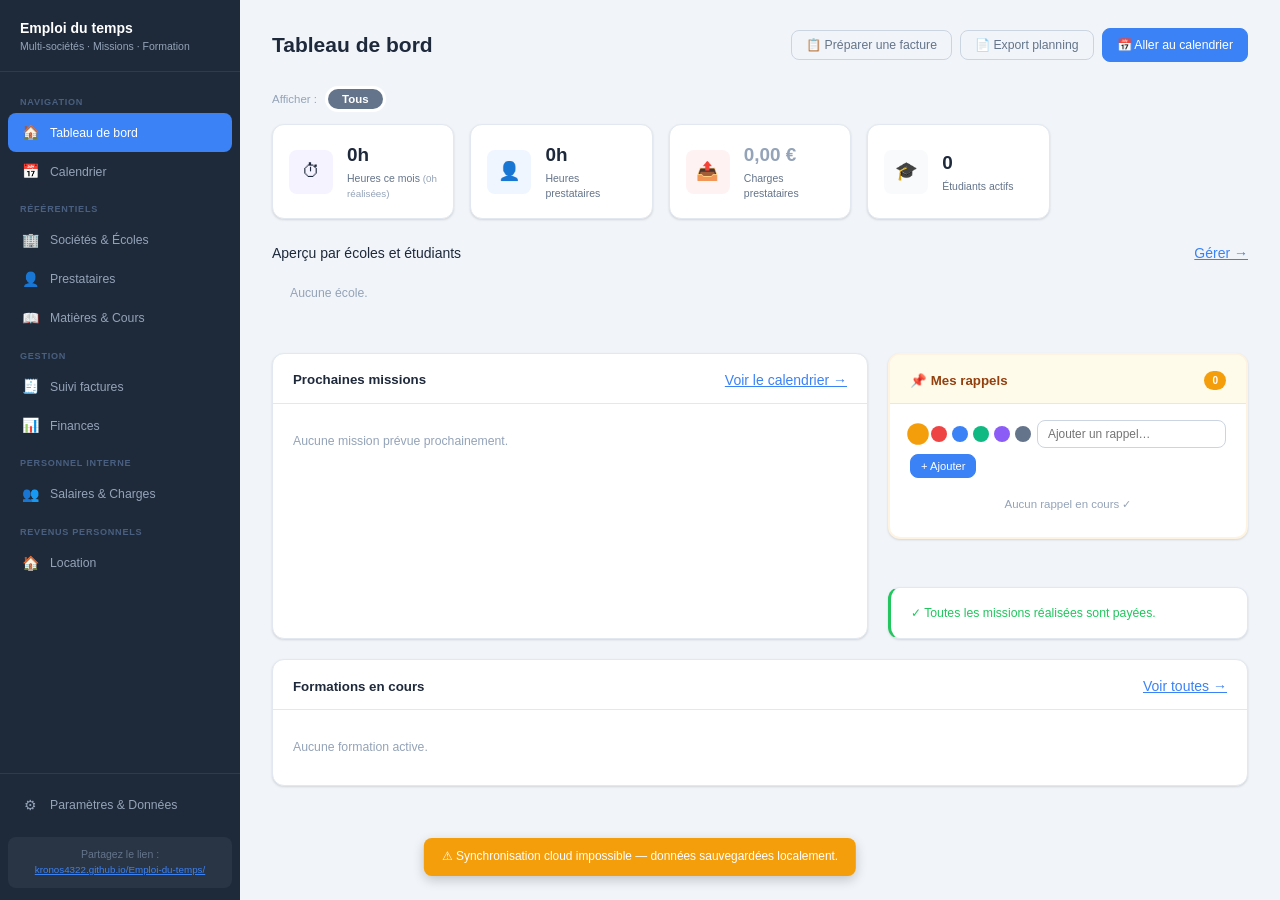
==== commit ec52de2f: "feat(factures): contact Camille CHAPUIS sur toutes les factures Ajoute une ligne "Contact : Camille " ====
--- a/index.html
+++ b/index.html
@@ -4,7 +4,7 @@
   <meta charset="UTF-8">
   <meta name="viewport" content="width=device-width, initial-scale=1.0">
   <title>Tableau de bord — Emploi du temps</title>
-  <link rel="stylesheet" href="css/style.css?v=202607021415">
+  <link rel="stylesheet" href="css/style.css?v=202607021523">
   <link rel="manifest" href="manifest.json">
   <meta name="theme-color" content="#3b82f6">
   <meta name="mobile-web-app-capable" content="yes">
@@ -82,10 +82,11 @@
     </main>
   </div>
 
-  <script src="js/utils.js?v=202607021415"></script>
-  <script src="js/data.js?v=202607021415"></script>
-  <script src="js/modals.js?v=202607021415"></script>
-  <script src="js/nav.js?v=202607021415"></script>
-  <script src="js/pages/dashboard.js?v=202607021415"></script>
+  <script src="js/utils.js?v=202607021523"></script>
+  <script src="js/data.js?v=202607021523"></script>
+  <script src="js/modals.js?v=202607021523"></script>
+  <script src="js/nav.js?v=202607021523"></script>
+  <script src="js/invoice.js?v=202607021523"></script>
+  <script src="js/pages/dashboard.js?v=202607021523"></script>
 </body>
 </html>
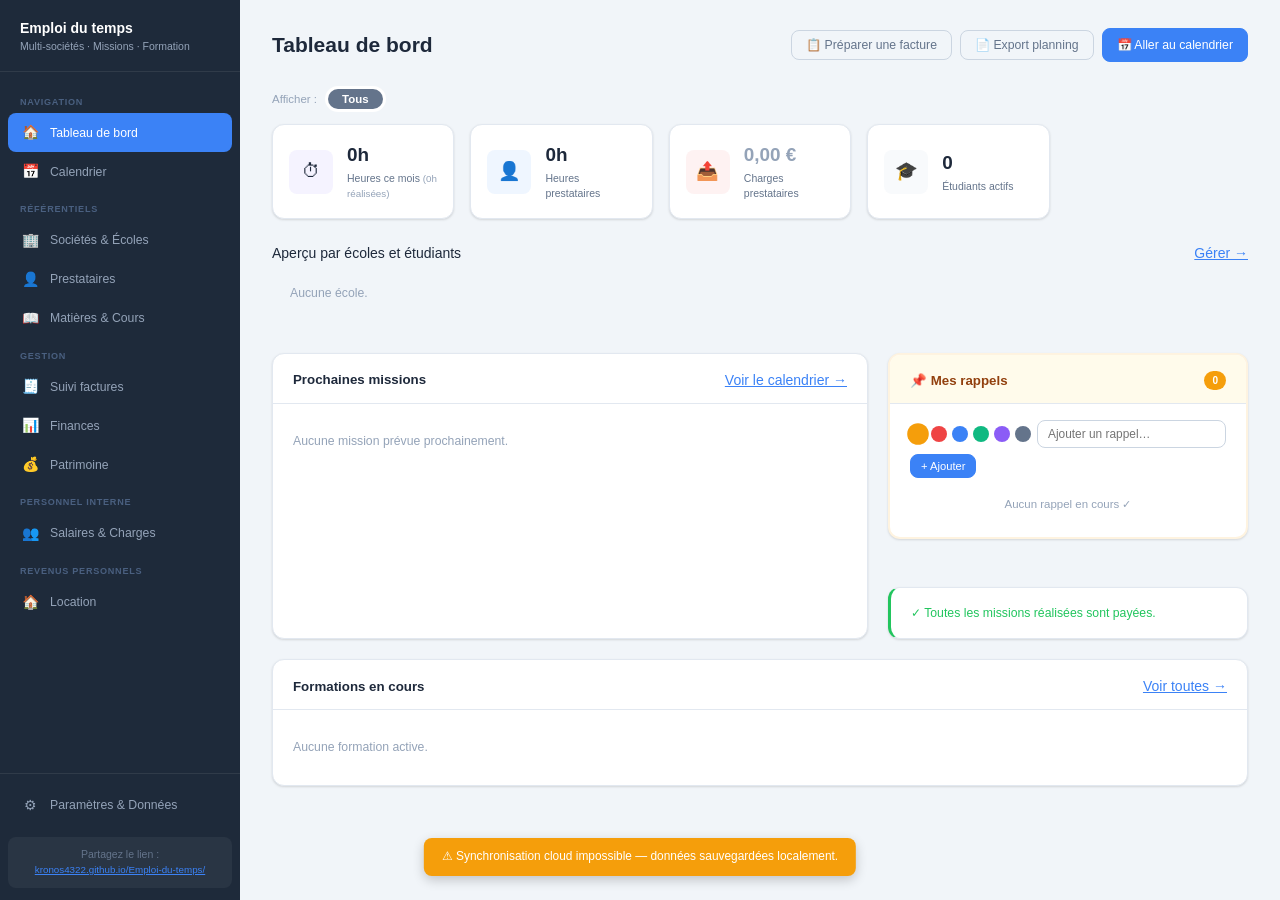
==== commit 6f9c7d74: "feat: page Gestion du patrimoine (entités, comptes, parts sociales, immobilier) Nouvel onglet '💰 Pat" ====
--- a/index.html
+++ b/index.html
@@ -4,7 +4,7 @@
   <meta charset="UTF-8">
   <meta name="viewport" content="width=device-width, initial-scale=1.0">
   <title>Tableau de bord — Emploi du temps</title>
-  <link rel="stylesheet" href="css/style.css?v=202607021523">
+  <link rel="stylesheet" href="css/style.css?v=202607091200">
   <link rel="manifest" href="manifest.json">
   <meta name="theme-color" content="#3b82f6">
   <meta name="mobile-web-app-capable" content="yes">
@@ -82,11 +82,11 @@
     </main>
   </div>
 
-  <script src="js/utils.js?v=202607021523"></script>
-  <script src="js/data.js?v=202607021523"></script>
-  <script src="js/modals.js?v=202607021523"></script>
-  <script src="js/nav.js?v=202607021523"></script>
-  <script src="js/invoice.js?v=202607021523"></script>
-  <script src="js/pages/dashboard.js?v=202607021523"></script>
+  <script src="js/utils.js?v=202607091200"></script>
+  <script src="js/data.js?v=202607091200"></script>
+  <script src="js/modals.js?v=202607091200"></script>
+  <script src="js/nav.js?v=202607091200"></script>
+  <script src="js/invoice.js?v=202607091200"></script>
+  <script src="js/pages/dashboard.js?v=202607091200"></script>
 </body>
 </html>
